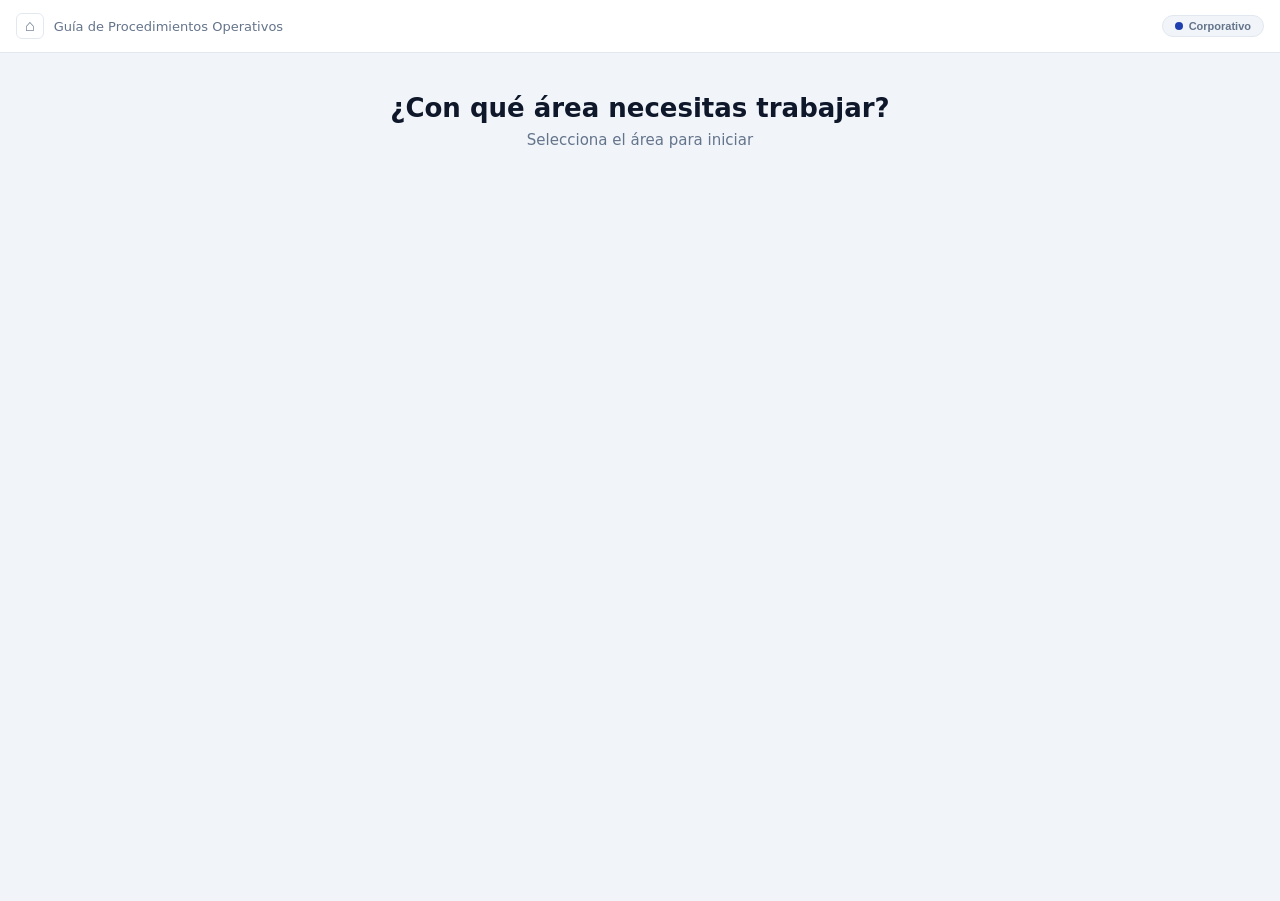
==== templates/index.html @ 6d86ddec "feat: agregar PRO128/139/173/174 + toggle de diseño Corporativo/Verde - Nuevos procedimientos: PRO12" ====
<!DOCTYPE html>
<html lang="es">
<head>
  <meta charset="UTF-8" />
  <meta name="viewport" content="width=device-width, initial-scale=1.0" />
  <title>Guía de Procedimientos Operativos — Colbún</title>
  <link rel="stylesheet" href="/static/style.css" />
</head>
<body>

  <!-- ── Header ── -->
  <header class="header">
    <div class="header-inner">
      <div class="header-left">
        <button id="btn-home" class="btn-ghost btn-icon" title="Volver al inicio">⌂</button>
        <button id="btn-sidebar-toggle" class="btn-ghost btn-icon hidden" title="Mostrar/ocultar progreso">☰</button>
        <span class="header-code hidden" id="header-code"></span>
        <span class="header-title" id="header-title">Guía de Procedimientos Operativos</span>
      </div>
      <div class="header-right" id="header-right-checklist" style="display:none;">
        <a id="doc-link-pro" href="#" target="_blank" class="doc-link hidden">Procedimiento</a>
        <button id="btn-export" class="btn-ghost" title="Exportar trazabilidad JSON">Exportar</button>
        <button id="btn-reset" class="btn-ghost btn-danger-ghost" title="Reiniciar sesión">Reiniciar</button>
      </div>
      <button class="theme-toggle" id="btn-theme" title="Cambiar tema visual">
        <span class="theme-toggle-dot"></span>
        <span id="theme-label">Corporativo</span>
      </button>
    </div>
  </header>

  <!-- ══════════════════════════════════════════════════════════════
       SCREEN 1: HOME — Selección de área
  ══════════════════════════════════════════════════════════════ -->
  <div id="screen-home" class="screen">
    <div class="home-wrap">
      <div class="home-hero">
        <div class="home-hero-title">¿Con qué área necesitas trabajar?</div>
        <div class="home-hero-sub">Selecciona el área para iniciar</div>
      </div>
      <div class="areas-grid" id="areas-grid">
        <!-- Renderizado por JS -->
      </div>
    </div>
  </div>

  <!-- ══════════════════════════════════════════════════════════════
       SCREEN 2: INTENT — ¿Qué quieres hacer?
  ══════════════════════════════════════════════════════════════ -->
  <div id="screen-intent" class="screen hidden">
    <div class="intent-wrap">
      <div class="intent-area-badge" id="intent-area-badge"></div>
      <div class="intent-title">¿Qué quieres hacer?</div>
      <div class="intent-grid">
        <button class="intent-btn" data-intent="informarme">
          <span class="intent-icon">ℹ</span>
          <span class="intent-label">Informarme</span>
          <span class="intent-desc">Consultar el procedimiento y resolverme dudas</span>
        </button>
        <button class="intent-btn" data-intent="ejecutar">
          <span class="intent-icon">▶</span>
          <span class="intent-label">Ejecutar tarea</span>
          <span class="intent-desc">Seguir el procedimiento paso a paso con trazabilidad</span>
        </button>
        <button class="intent-btn" data-intent="resolver">
          <span class="intent-icon">⚙</span>
          <span class="intent-label">Resolver problema</span>
          <span class="intent-desc">Diagnosticar una situación y encontrar la solución</span>
        </button>
        <button class="intent-btn" data-intent="reportar">
          <span class="intent-icon">📋</span>
          <span class="intent-label">Reportar / cerrar</span>
          <span class="intent-desc">Reportar una situación o cerrar un proceso abierto</span>
        </button>
      </div>
    </div>
  </div>

  <!-- ══════════════════════════════════════════════════════════════
       SCREEN 3: PRO SELECT — Selección de procedimiento
  ══════════════════════════════════════════════════════════════ -->
  <div id="screen-pro-select" class="screen hidden">
    <div class="pro-select-wrap">
      <div class="pro-select-header">
        <div class="intent-area-badge" id="pro-select-badge"></div>
        <div class="pro-select-title">Selecciona el procedimiento</div>
      </div>
      <div class="pro-list" id="pro-list">
        <!-- Renderizado por JS -->
      </div>
    </div>
  </div>

  <!-- ══════════════════════════════════════════════════════════════
       SCREEN 4: AI CHAT — Asistente IA
  ══════════════════════════════════════════════════════════════ -->
  <div id="screen-ai-chat" class="screen hidden">
    <div class="chat-wrap">
      <div class="chat-pro-badge" id="chat-pro-badge"></div>
      <div class="chat-messages" id="chat-messages">
        <!-- Renderizado por JS -->
      </div>
      <div class="chat-input-area">
        <textarea id="chat-input" class="chat-textarea" placeholder="Escribe tu consulta aquí…" rows="2"></textarea>
        <button id="btn-chat-send" class="btn btn-si">Enviar</button>
      </div>
    </div>
  </div>

  <!-- ══════════════════════════════════════════════════════════════
       SCREEN 5: CHECKLIST — Ejecución de procedimiento
  ══════════════════════════════════════════════════════════════ -->
  <div id="screen-checklist" class="screen hidden">
    <div class="layout">

      <!-- Sidebar timeline -->
      <aside class="sidebar" id="sidebar">
        <div class="sidebar-header">
          <span class="sidebar-title">Progreso</span>
          <span class="sidebar-session" id="sidebar-session"></span>
        </div>
        <div class="timeline" id="timeline"></div>
      </aside>

      <!-- Main content -->
      <main class="main">

        <!-- Progress bar -->
        <div class="progress-bar-wrap">
          <div class="progress-bar" id="progress-bar"></div>
        </div>

        <!-- Step counter -->
        <div class="step-meta" id="step-meta"></div>

        <!-- STOP button (solo PROs con has_stop) -->
        <div id="stop-bar" class="hidden">
          <button class="btn-stop" id="btn-stop" title="Detener proceso por condición crítica">⛔ PARAR proceso</button>
        </div>

        <!-- Card — Node content -->
        <div class="card" id="card">

          <!-- Node header -->
          <div class="node-header" id="node-header"></div>

          <!-- Node body -->
          <div class="node-body" id="node-body"></div>

          <!-- Block panel (hidden by default) -->
          <div class="block-panel hidden" id="block-panel">
            <div class="block-title">Paso bloqueado — registre motivo(s)</div>
            <div class="block-motivos" id="block-motivos"></div>
            <label class="input-label">Detalle adicional</label>
            <textarea id="block-detalle" class="block-textarea" placeholder="Describa el motivo. Obligatorio si selecciona 'Otro'."></textarea>
            <button class="btn btn-info" id="btn-rehacer">Rehacer paso</button>
          </div>

          <!-- Alert message -->
          <div class="alert hidden" id="alert"></div>

          <!-- Footer actions -->
          <div class="card-footer" id="card-footer">
            <button class="btn btn-back" id="btn-back">Volver</button>
            <div class="footer-main-btns">
              <button class="btn btn-no" id="btn-no">NO</button>
              <button class="btn btn-si" id="btn-si">SÍ / Avanzar</button>
            </div>
          </div>

        </div>

        <!-- End summary -->
        <div class="summary-panel hidden" id="summary-panel">
          <div class="summary-title">Resumen de sesión</div>
          <div id="summary-tables"></div>
        </div>

      </main>
    </div><!-- /.layout -->
  </div><!-- /#screen-checklist -->

  <!-- ── Sidebar overlay (mobile) ── -->
  <div class="sidebar-overlay hidden" id="sidebar-overlay"></div>

  <!-- ── Toast notification ── -->
  <div class="toast hidden" id="toast"></div>

  <script src="/static/main.js"></script>
</body>
</html>
---- static/style.css ----
/* ── Reset & base ─────────────────────────────────────────── */
*, *::before, *::after { box-sizing: border-box; margin: 0; padding: 0; }

/* ══════════════════════════════════════════════════════════
   THEME: CORPORATIVO (default)
══════════════════════════════════════════════════════════ */
:root,
[data-theme="corporativo"] {
  --bg:           #f1f5f9;
  --surface:      #ffffff;
  --border:       #e2e8f0;
  --text:         #0f172a;
  --text-muted:   #64748b;
  --primary:      #1e40af;
  --primary-h:    #1e3a8a;
  --success:      #16a34a;
  --danger:       #dc2626;
  --warning:      #d97706;
  --info:         #0284c7;
  --accent:       #16a34a;
  --accent-bg:    #f0fdf4;
  --accent-bd:    #86efac;
  /* sidebar dark */
  --sidebar-bg:   #1e293b;
  --sidebar-text: #e2e8f0;
  --sidebar-muted:#94a3b8;
  --sidebar-line: #334155;
  --sidebar-dot-done:    #4ade80;
  --sidebar-dot-current: #60a5fa;
  --sidebar-dot-blocked: #f87171;
  --sidebar-dot-pending: #475569;
  /* area cards */
  --card-area-bg: #eff6ff;
  --card-area-bd: #bfdbfe;
  --card-area-bd-hover: #1e40af;
  --card-area-num-bg: #1e40af;
  --area-badge-color: #1e40af;
  --area-badge-bg:    #eff6ff;
  --area-badge-bd:    #bfdbfe;
  /* header */
  --header-bg:    #ffffff;
  --header-bd:    #e2e8f0;
  /* blocked */
  --blocked-bg:   #fff1f2;
  --blocked-bd:   #fecdd3;
  --end-bg:       #f0fdf4;
  --end-bd:       #86efac;
  --sidebar-w:    256px;
  --header-h:     52px;
  --radius:       10px;
  --shadow:       0 1px 4px rgba(0,0,0,.08);
  --font:         'Inter', system-ui, sans-serif;
}

/* ══════════════════════════════════════════════════════════
   THEME: VERDE NATURAL
══════════════════════════════════════════════════════════ */
[data-theme="verde"] {
  --bg:           #f0fdf4;
  --surface:      #ffffff;
  --border:       #bbf7d0;
  --text:         #052e16;
  --text-muted:   #166534;
  --primary:      #16a34a;
  --primary-h:    #15803d;
  --success:      #16a34a;
  --danger:       #dc2626;
  --warning:      #d97706;
  --info:         #0284c7;
  --accent:       #15803d;
  --accent-bg:    #dcfce7;
  --accent-bd:    #86efac;
  /* sidebar dark green */
  --sidebar-bg:   #14532d;
  --sidebar-text: #dcfce7;
  --sidebar-muted:#86efac;
  --sidebar-line: #166534;
  --sidebar-dot-done:    #4ade80;
  --sidebar-dot-current: #86efac;
  --sidebar-dot-blocked: #f87171;
  --sidebar-dot-pending: #166534;
  /* area cards */
  --card-area-bg: #dcfce7;
  --card-area-bd: #86efac;
  --card-area-bd-hover: #16a34a;
  --card-area-num-bg: #16a34a;
  --area-badge-color: #15803d;
  --area-badge-bg:    #dcfce7;
  --area-badge-bd:    #86efac;
  /* header */
  --header-bg:    #14532d;
  --header-bd:    #166534;
  /* blocked */
  --blocked-bg:   #fff1f2;
  --blocked-bd:   #fecdd3;
  --end-bg:       #dcfce7;
  --end-bd:       #4ade80;
}

/* ── Verde theme: header text override ── */
[data-theme="verde"] .header { color: #dcfce7; }
[data-theme="verde"] .header-title { color: #86efac; }
[data-theme="verde"] .btn-ghost { color: #86efac; border-color: #166534; }
[data-theme="verde"] .btn-ghost:hover { color: #dcfce7; border-color: #4ade80; }
[data-theme="verde"] #btn-home { color: #dcfce7; }
[data-theme="verde"] .header-code { background: #166534; border-color: #4ade80; color: #dcfce7; }
[data-theme="verde"] .doc-link { background: #166534; border-color: #4ade80; color: #dcfce7; }
[data-theme="verde"] .doc-link:hover { background: #15803d; }
[data-theme="verde"] .theme-toggle { background: rgba(255,255,255,.15); border-color: rgba(255,255,255,.3); color: #dcfce7; }
[data-theme="verde"] .theme-toggle:hover { background: rgba(255,255,255,.25); }

html { font-size: 15px; height: 100%; }
body {
  font-family: var(--font);
  background: var(--bg);
  color: var(--text);
  height: 100%;
  display: flex;
  flex-direction: column;
}

/* ── Header ──────────────────────────────────────────────── */
.header {
  background: var(--header-bg);
  border-bottom: 1px solid var(--header-bd);
  position: sticky;
  top: 0;
  z-index: 200;
}
.header-inner {
  max-width: 1280px;
  margin: 0 auto;
  padding: 0 16px;
  height: var(--header-h);
  display: flex;
  align-items: center;
  justify-content: space-between;
  gap: 12px;
}
.header-left {
  display: flex;
  align-items: center;
  gap: 10px;
  overflow: hidden;
}
.header-code {
  font-size: 11px;
  font-weight: 700;
  letter-spacing: .08em;
  color: var(--primary);
  background: #eff6ff;
  border: 1px solid #bfdbfe;
  border-radius: 6px;
  padding: 2px 8px;
  white-space: nowrap;
}
.header-title {
  font-size: 13px;
  color: var(--text-muted);
  white-space: nowrap;
  overflow: hidden;
  text-overflow: ellipsis;
}
.header-right {
  display: flex;
  align-items: center;
  gap: 8px;
  flex-shrink: 0;
}
.doc-link {
  font-size: 12px;
  color: var(--primary);
  text-decoration: none;
  padding: 4px 10px;
  border: 1px solid #bfdbfe;
  border-radius: 6px;
  background: #eff6ff;
  transition: background .15s;
}
.doc-link:hover { background: #dbeafe; }

.btn-ghost {
  font-size: 12px;
  color: var(--text-muted);
  background: none;
  border: 1px solid var(--border);
  border-radius: 6px;
  padding: 4px 10px;
  cursor: pointer;
  transition: border-color .15s, color .15s;
}
.btn-ghost:hover { border-color: #94a3b8; color: var(--text); }
.btn-danger-ghost:hover { border-color: var(--danger); color: var(--danger); }
.btn-icon { padding: 4px 8px; font-size: 16px; line-height: 1; }

/* ── Theme Toggle ────────────────────────────────────────── */
.theme-toggle {
  display: inline-flex;
  align-items: center;
  gap: 6px;
  padding: 4px 12px;
  font-size: 11px;
  font-weight: 600;
  border: 1px solid var(--border);
  border-radius: 99px;
  background: var(--bg);
  color: var(--text-muted);
  cursor: pointer;
  transition: all .2s;
  white-space: nowrap;
}
.theme-toggle:hover { border-color: var(--primary); color: var(--primary); }
.theme-toggle-dot {
  width: 8px;
  height: 8px;
  border-radius: 50%;
  background: var(--primary);
  flex-shrink: 0;
}

/* ── Layout ──────────────────────────────────────────────── */
.layout {
  display: flex;
  flex: 1;
  min-height: 0;
  max-width: 1280px;
  margin: 0 auto;
  width: 100%;
}

/* ── Sidebar ─────────────────────────────────────────────── */
.sidebar {
  width: var(--sidebar-w);
  flex-shrink: 0;
  background: var(--sidebar-bg);
  border-right: 1px solid var(--sidebar-line);
  overflow-y: auto;
  display: flex;
  flex-direction: column;
  transition: transform .25s ease;
}
.sidebar-header {
  padding: 14px 16px 10px;
  border-bottom: 1px solid var(--sidebar-line);
  display: flex;
  align-items: baseline;
  justify-content: space-between;
  gap: 8px;
  flex-shrink: 0;
}
.sidebar-title {
  font-size: 11px;
  font-weight: 700;
  letter-spacing: .07em;
  text-transform: uppercase;
  color: var(--sidebar-muted);
}
.sidebar-session {
  font-size: 10px;
  color: var(--sidebar-muted);
  opacity: .7;
}

/* ── Timeline ────────────────────────────────────────────── */
.timeline {
  padding: 12px 0 24px;
  display: flex;
  flex-direction: column;
}

.tl-item {
  display: flex;
  gap: 0;
  padding: 0 14px;
  cursor: default;
}

.tl-left {
  display: flex;
  flex-direction: column;
  align-items: center;
  width: 24px;
  flex-shrink: 0;
  padding-top: 3px;
}

.tl-dot {
  width: 10px;
  height: 10px;
  border-radius: 50%;
  flex-shrink: 0;
  transition: transform .2s;
}
.tl-dot.done    { background: var(--sidebar-dot-done); }
.tl-dot.current {
  background: var(--sidebar-dot-current);
  width: 13px;
  height: 13px;
  box-shadow: 0 0 0 3px rgba(96,165,250,.25);
}
.tl-dot.blocked { background: var(--sidebar-dot-blocked); }
.tl-dot.pending { background: var(--sidebar-dot-pending); border: 1px solid var(--sidebar-line); }

.tl-line {
  width: 2px;
  flex: 1;
  min-height: 10px;
  background: var(--sidebar-line);
  margin: 3px 0;
}
.tl-item.tl-done .tl-line  { background: var(--sidebar-dot-done); opacity: .4; }
.tl-item.tl-current .tl-line { background: var(--sidebar-line); }

.tl-content {
  padding: 0 0 14px 10px;
  min-width: 0;
  flex: 1;
}
.tl-item.tl-current .tl-content { padding-bottom: 16px; }

.tl-num {
  font-size: 10px;
  color: var(--sidebar-muted);
  margin-bottom: 1px;
}
.tl-label {
  font-size: 12px;
  color: var(--sidebar-muted);
  line-height: 1.3;
  word-break: break-word;
}
.tl-item.tl-current .tl-label {
  color: var(--sidebar-dot-current);
  font-weight: 700;
  font-size: 12.5px;
}
.tl-item.tl-done .tl-label { color: var(--sidebar-muted); opacity: .8; }

.tl-type {
  font-size: 10px;
  color: var(--sidebar-muted);
  opacity: .5;
  margin-top: 2px;
}
.tl-blocked-badge {
  display: inline-block;
  font-size: 9px;
  font-weight: 700;
  letter-spacing: .05em;
  background: #7f1d1d;
  border: 1px solid #dc2626;
  color: #fca5a5;
  border-radius: 99px;
  padding: 1px 6px;
  margin-top: 3px;
}

/* Sidebar overlay (mobile) */
.sidebar-overlay {
  display: none;
  position: fixed;
  inset: 0;
  background: rgba(0,0,0,.5);
  z-index: 150;
}
.sidebar-overlay.visible { display: block; }

/* ── Main content ────────────────────────────────────────── */
.main {
  flex: 1;
  min-width: 0;
  overflow-y: auto;
  padding: 24px 28px 48px;
  display: flex;
  flex-direction: column;
  gap: 14px;
  max-width: 820px;
}

/* ── Progress bar ────────────────────────────────────────── */
.progress-bar-wrap {
  height: 4px;
  background: var(--border);
  border-radius: 99px;
  overflow: hidden;
}
.progress-bar {
  height: 100%;
  background: var(--primary);
  border-radius: 99px;
  transition: width .4s ease;
  width: 0%;
}

/* ── Step meta ───────────────────────────────────────────── */
.step-meta {
  font-size: 12px;
  color: var(--text-muted);
  min-height: 18px;
}

/* ── Card ────────────────────────────────────────────────── */
.card {
  background: var(--surface);
  border: 1px solid var(--border);
  border-radius: var(--radius);
  box-shadow: var(--shadow);
  display: flex;
  flex-direction: column;
  overflow: hidden;
}

/* ── Node header ─────────────────────────────────────────── */
.node-header {
  padding: 20px 24px 16px;
  border-bottom: 1px solid var(--border);
  border-left: 4px solid var(--primary);
}
.node-type-badge {
  display: inline-block;
  font-size: 10px;
  font-weight: 700;
  letter-spacing: .07em;
  text-transform: uppercase;
  border-radius: 99px;
  padding: 2px 9px;
  margin-bottom: 10px;
}
.badge-task     { background: #eff6ff; color: var(--primary); border: 1px solid #bfdbfe; }
.badge-decision { background: #fffbeb; color: var(--warning); border: 1px solid #fcd34d; }
.badge-end      { background: var(--end-bg); color: var(--success); border: 1px solid var(--end-bd); }

.node-titulo {
  font-size: 19px;
  font-weight: 700;
  line-height: 1.2;
  color: var(--text);
  margin-bottom: 8px;
}
.node-rol {
  font-size: 11px;
  color: var(--text-muted);
  margin-bottom: 6px;
}
.rol-value { font-weight: 600; color: var(--text); }
.node-desc {
  font-size: 13px;
  color: var(--text-muted);
  line-height: 1.5;
}

/* ── Node body ───────────────────────────────────────────── */
.node-body {
  padding: 20px 24px;
  display: flex;
  flex-direction: column;
  gap: 16px;
}

/* Section boxes */
.section-box {
  border: 1px solid var(--border);
  border-radius: var(--radius);
  overflow: hidden;
}
.section-box-header {
  padding: 10px 16px;
  background: var(--bg);
  border-bottom: 1px solid var(--border);
  font-size: 11px;
  font-weight: 700;
  letter-spacing: .06em;
  text-transform: uppercase;
  color: var(--text-muted);
}
.section-box-body { padding: 14px 16px; }

/* Actions list */
.actions-list {
  list-style: none;
  display: flex;
  flex-direction: column;
  gap: 8px;
}
.actions-list li {
  font-size: 13px;
  color: var(--text);
  line-height: 1.5;
  padding-left: 20px;
  position: relative;
}
.actions-list li::before {
  content: "›";
  position: absolute;
  left: 0;
  color: var(--primary);
  font-weight: 700;
}

/* Checklist */
.checklist { display: flex; flex-direction: column; gap: 10px; }
.checklist-item {
  display: flex;
  align-items: center;
  gap: 10px;
  cursor: pointer;
}
.checklist-item input[type="checkbox"] {
  width: 17px;
  height: 17px;
  accent-color: var(--primary);
  cursor: pointer;
  flex-shrink: 0;
}
.checklist-item label {
  font-size: 13px;
  color: var(--text);
  cursor: pointer;
  line-height: 1.4;
}
.checklist-item.checked label { color: var(--text-muted); text-decoration: line-through; }

/* Inputs */
.input-group { display: flex; flex-direction: column; gap: 5px; }
.input-label { font-size: 12px; font-weight: 600; color: var(--text); }
.input-label .required { color: var(--danger); }
.text-input {
  width: 100%;
  padding: 8px 12px;
  border: 1px solid var(--border);
  border-radius: 6px;
  font-size: 13px;
  color: var(--text);
  background: var(--surface);
  outline: none;
  transition: border-color .15s;
}
.text-input:focus { border-color: var(--primary); }

/* Validation box */
.validation-box {
  border: 2px solid var(--primary);
  border-radius: var(--radius);
  padding: 16px 18px;
  background: var(--accent-bg);
  opacity: .9;
}
.validation-label {
  font-size: 10px;
  font-weight: 700;
  letter-spacing: .07em;
  text-transform: uppercase;
  color: var(--primary);
  margin-bottom: 6px;
}
.validation-question {
  font-size: 15px;
  font-weight: 600;
  color: var(--text);
  line-height: 1.35;
}
.validation-hint { margin-top: 6px; font-size: 12px; color: var(--text-muted); }

/* Decision radio */
.decision-options { display: flex; flex-direction: column; gap: 10px; }
.decision-option {
  display: flex;
  align-items: center;
  gap: 10px;
  padding: 12px 14px;
  border: 1px solid var(--border);
  border-radius: var(--radius);
  cursor: pointer;
  transition: border-color .15s, background .15s;
}
.decision-option:hover { border-color: var(--primary); background: var(--accent-bg); }
.decision-option.selected { border-color: var(--primary); background: var(--accent-bg); }
.decision-option input[type="radio"] {
  accent-color: var(--primary);
  width: 15px;
  height: 15px;
  flex-shrink: 0;
}
.decision-option-label { font-size: 13px; color: var(--text); font-weight: 500; }
.ayuda-text { font-size: 12px; color: var(--text-muted); margin-top: 8px; font-style: italic; }

/* End node */
.end-box {
  border: 2px solid var(--end-bd);
  border-radius: var(--radius);
  padding: 20px 22px;
  background: var(--end-bg);
}
.end-icon { font-size: 28px; margin-bottom: 8px; }
.end-titulo { font-size: 18px; font-weight: 700; color: var(--text); margin-bottom: 8px; }
.end-mensaje { font-size: 14px; color: var(--text-muted); line-height: 1.5; }
.end-estado {
  margin-top: 12px;
  font-size: 11px;
  font-weight: 700;
  letter-spacing: .06em;
  text-transform: uppercase;
  color: var(--success);
}
.btn-download {
  display: inline-flex;
  align-items: center;
  gap: 6px;
  margin-top: 16px;
  padding: 10px 18px;
  background: var(--primary);
  color: #fff;
  border: none;
  border-radius: 8px;
  font-size: 13px;
  font-weight: 600;
  cursor: pointer;
  transition: background .15s;
}
.btn-download:hover { background: var(--primary-h); }

/* ── Block panel ─────────────────────────────────────────── */
.block-panel {
  margin: 0 24px;
  border: 2px solid var(--blocked-bd);
  border-radius: var(--radius);
  background: var(--blocked-bg);
  padding: 16px 18px;
  display: flex;
  flex-direction: column;
  gap: 10px;
}
.block-title { font-size: 13px; font-weight: 700; color: var(--danger); }
.block-motivos { display: flex; flex-direction: column; gap: 8px; }
.block-motivo-item {
  display: flex;
  align-items: center;
  gap: 8px;
  font-size: 12px;
  color: var(--text);
  cursor: pointer;
}
.block-motivo-item input[type="checkbox"] {
  accent-color: var(--danger);
  width: 15px;
  height: 15px;
  flex-shrink: 0;
}
.block-textarea {
  width: 100%;
  min-height: 72px;
  padding: 8px 12px;
  border: 1px solid var(--border);
  border-radius: 6px;
  font-size: 12px;
  font-family: var(--font);
  resize: vertical;
  outline: none;
  transition: border-color .15s;
}
.block-textarea:focus { border-color: var(--danger); }

/* ── Alert ───────────────────────────────────────────────── */
.alert {
  margin: 0 24px;
  padding: 10px 14px;
  border-radius: 8px;
  font-size: 12px;
  font-weight: 500;
  background: #fff1f2;
  border: 1px solid #fecdd3;
  color: var(--danger);
}
.alert.success { background: var(--end-bg); border-color: var(--end-bd); color: var(--success); }

/* ── Card footer ─────────────────────────────────────────── */
.card-footer {
  padding: 16px 24px;
  border-top: 1px solid var(--border);
  display: flex;
  align-items: center;
  justify-content: space-between;
  gap: 12px;
  background: var(--bg);
}
.footer-main-btns { display: flex; gap: 10px; }

/* ── Buttons ─────────────────────────────────────────────── */
.btn {
  display: inline-flex;
  align-items: center;
  justify-content: center;
  border: none;
  border-radius: 8px;
  font-size: 13px;
  font-weight: 600;
  padding: 9px 20px;
  cursor: pointer;
  transition: background .15s, opacity .15s;
  white-space: nowrap;
}
.btn:disabled { opacity: .4; cursor: not-allowed; }
.btn-si   { background: var(--primary); color: #fff; }
.btn-si:hover:not(:disabled)   { background: var(--primary-h); }
.btn-no   { background: #fef2f2; color: var(--danger); border: 1px solid #fecdd3; }
.btn-no:hover:not(:disabled)   { background: #fee2e2; }
.btn-back { background: none; color: var(--text-muted); border: 1px solid var(--border); }
.btn-back:hover:not(:disabled) { background: var(--bg); color: var(--text); }
.btn-info { background: var(--info); color: #fff; width: 100%; }
.btn-info:hover:not(:disabled) { background: #0369a1; }

/* ── Summary panel ───────────────────────────────────────── */
.summary-panel {
  background: var(--surface);
  border: 1px solid var(--border);
  border-radius: var(--radius);
  padding: 20px 24px;
  display: flex;
  flex-direction: column;
  gap: 16px;
}
.summary-title {
  font-size: 13px;
  font-weight: 700;
  color: var(--text-muted);
  text-transform: uppercase;
  letter-spacing: .06em;
}
table { width: 100%; border-collapse: collapse; font-size: 12px; }
th, td { border: 1px solid var(--border); padding: 7px 10px; text-align: left; vertical-align: top; }
th { background: var(--bg); font-weight: 600; color: var(--text-muted); }
td { color: var(--text); }

/* ── Toast ───────────────────────────────────────────────── */
.toast {
  position: fixed;
  bottom: 24px;
  right: 24px;
  background: #1e293b;
  color: #f8fafc;
  padding: 10px 18px;
  border-radius: 8px;
  font-size: 13px;
  font-weight: 500;
  box-shadow: 0 4px 12px rgba(0,0,0,.2);
  z-index: 999;
}
.toast.hidden { display: none; }

/* ── Utilities ───────────────────────────────────────────── */
.hidden { display: none !important; }

/* ── Screens ─────────────────────────────────────────────── */
.screen { min-height: calc(100vh - var(--header-h)); }

/* ══════════════════════════════════════════════════════════
   HOME SCREEN
══════════════════════════════════════════════════════════ */
.home-wrap {
  max-width: 900px;
  margin: 0 auto;
  padding: 40px 24px 60px;
}
.home-hero { text-align: center; margin-bottom: 36px; }
.home-hero-title {
  font-size: 26px; font-weight: 800; color: var(--text); margin-bottom: 8px;
}
.home-hero-sub { font-size: 15px; color: var(--text-muted); }

.areas-grid {
  display: grid;
  grid-template-columns: repeat(3, 1fr);
  gap: 16px;
}
.area-card {
  display: flex;
  flex-direction: column;
  align-items: flex-start;
  gap: 10px;
  padding: 22px 20px;
  background: var(--card-area-bg);
  border: 2px solid var(--card-area-bd);
  border-radius: 14px;
  cursor: pointer;
  text-align: left;
  transition: border-color .15s, box-shadow .15s, transform .1s;
}
.area-card:hover:not([disabled]) {
  border-color: var(--card-area-bd-hover);
  box-shadow: 0 4px 16px rgba(0,0,0,.12);
  transform: translateY(-2px);
}
.area-card-disabled {
  opacity: .45; cursor: not-allowed;
  background: var(--bg); border-color: var(--border);
}
.area-num {
  display: inline-flex; align-items: center; justify-content: center;
  width: 28px; height: 28px;
  background: var(--card-area-num-bg); color: #fff;
  border-radius: 50%; font-size: 13px; font-weight: 700; flex-shrink: 0;
}
.area-card-disabled .area-num { background: #94a3b8; }
.area-nombre { font-size: 15px; font-weight: 700; color: var(--text); line-height: 1.3; }
.area-pro-count {
  font-size: 11px; font-weight: 600; color: var(--primary);
  background: var(--surface); border: 1px solid var(--border);
  border-radius: 99px; padding: 2px 8px;
}
.area-coming {
  font-size: 10px; font-weight: 600; letter-spacing: .05em; text-transform: uppercase;
  color: var(--text-muted); background: var(--border); border-radius: 99px; padding: 2px 8px;
}

/* ══════════════════════════════════════════════════════════
   INTENT SCREEN
══════════════════════════════════════════════════════════ */
.intent-wrap { max-width: 600px; margin: 0 auto; padding: 40px 24px 60px; }
.intent-area-badge {
  display: inline-block; font-size: 12px; font-weight: 700;
  color: var(--area-badge-color); background: var(--area-badge-bg); border: 1px solid var(--area-badge-bd);
  border-radius: 99px; padding: 4px 14px; margin-bottom: 20px;
}
.intent-title { font-size: 22px; font-weight: 800; color: var(--text); margin-bottom: 24px; }
.intent-grid { display: flex; flex-direction: column; gap: 12px; }
.intent-btn {
  display: grid;
  grid-template-columns: 48px 1fr;
  grid-template-rows: auto auto;
  align-items: center;
  gap: 2px 14px;
  padding: 18px 20px;
  background: var(--surface);
  border: 2px solid var(--border);
  border-radius: 12px;
  cursor: pointer; text-align: left;
  transition: border-color .15s, box-shadow .15s;
}
.intent-btn:hover { border-color: var(--primary); box-shadow: 0 2px 10px rgba(0,0,0,.1); }
.intent-icon {
  grid-row: 1 / 3; font-size: 22px;
  display: flex; align-items: center; justify-content: center;
  background: var(--accent-bg); border-radius: 10px; width: 48px; height: 48px;
}
.intent-label { font-size: 15px; font-weight: 700; color: var(--text); }
.intent-desc { font-size: 12px; color: var(--text-muted); line-height: 1.4; }

/* ══════════════════════════════════════════════════════════
   PRO SELECT SCREEN
══════════════════════════════════════════════════════════ */
.pro-select-wrap { max-width: 720px; margin: 0 auto; padding: 40px 24px 60px; }
.pro-select-header { margin-bottom: 24px; }
.pro-select-title { font-size: 20px; font-weight: 800; color: var(--text); margin-top: 12px; }
.pro-list { display: flex; flex-direction: column; gap: 12px; }
.pro-card {
  display: flex; align-items: center; gap: 16px;
  padding: 20px 22px;
  background: var(--surface); border: 2px solid var(--border);
  border-radius: 12px; cursor: pointer; text-align: left;
  transition: border-color .15s, box-shadow .15s;
}
.pro-card:hover { border-color: var(--primary); box-shadow: 0 2px 10px rgba(0,0,0,.1); }
.pro-id-badge {
  display: inline-block; font-size: 11px; font-weight: 700; letter-spacing: .06em;
  color: var(--primary); background: var(--accent-bg); border: 1px solid var(--accent-bd);
  border-radius: 6px; padding: 3px 10px; white-space: nowrap; flex-shrink: 0;
}
.pro-card-body { flex: 1; min-width: 0; }
.pro-card-nombre { font-size: 14px; font-weight: 700; color: var(--text); margin-bottom: 4px; }
.pro-card-desc { font-size: 12px; color: var(--text-muted); line-height: 1.4; }
.pro-card-arrow { font-size: 22px; color: var(--text-muted); flex-shrink: 0; }

/* ══════════════════════════════════════════════════════════
   AI CHAT SCREEN
══════════════════════════════════════════════════════════ */
.chat-wrap {
  max-width: 720px; margin: 0 auto; padding: 24px 24px 120px;
  display: flex; flex-direction: column; gap: 16px;
}
.chat-pro-badge {
  display: flex; align-items: center; gap: 10px; flex-wrap: wrap;
  font-size: 13px; font-weight: 600; color: var(--text);
}
.chat-intent-tag {
  font-size: 11px; font-weight: 600; color: var(--text-muted);
  background: var(--bg); border: 1px solid var(--border);
  border-radius: 99px; padding: 2px 10px;
}
.chat-messages {
  display: flex; flex-direction: column; gap: 14px;
  min-height: 300px; max-height: calc(100vh - 320px);
  overflow-y: auto; padding: 4px 0;
}
.chat-bubble { display: flex; flex-direction: column; gap: 4px; max-width: 85%; }
.chat-bubble strong {
  font-size: 11px; font-weight: 700; letter-spacing: .04em;
  text-transform: uppercase; color: var(--text-muted);
}
.chat-bubble p {
  font-size: 14px; line-height: 1.5; padding: 12px 16px;
  border-radius: 12px; color: var(--text); margin: 0;
}
.chat-bubble.user { align-self: flex-end; align-items: flex-end; }
.chat-bubble.user p { background: var(--primary); color: #fff; border-radius: 12px 12px 2px 12px; }
.chat-bubble.user strong { color: var(--primary); }
.chat-bubble.assistant { align-self: flex-start; }
.chat-bubble.assistant p {
  background: var(--surface); border: 1px solid var(--border);
  border-radius: 2px 12px 12px 12px;
}
.chat-input-area {
  position: fixed; bottom: 0; left: 0; right: 0;
  background: var(--surface); border-top: 1px solid var(--border);
  padding: 14px 24px; display: flex; gap: 10px; align-items: flex-end; z-index: 100;
}
.chat-textarea {
  flex: 1; padding: 10px 14px; border: 1px solid var(--border);
  border-radius: 10px; font-size: 14px; font-family: var(--font);
  resize: none; outline: none; transition: border-color .15s; max-height: 120px;
}
.chat-textarea:focus { border-color: var(--primary); }

/* ══════════════════════════════════════════════════════════
   STOP BUTTON + END DANGER
══════════════════════════════════════════════════════════ */
#stop-bar { margin-bottom: 4px; }
.btn-stop {
  display: inline-flex; align-items: center; gap: 6px;
  padding: 7px 16px; background: #fff1f2; color: var(--danger);
  border: 2px solid #fecdd3; border-radius: 8px;
  font-size: 12px; font-weight: 700; cursor: pointer;
  transition: background .15s, border-color .15s;
}
.btn-stop:hover { background: #ffe4e6; border-color: var(--danger); }
.end-box-danger { border-color: var(--danger) !important; background: #fff1f2 !important; }
.end-box-danger .end-estado { color: var(--danger) !important; }

/* ── Responsive ──────────────────────────────────────────── */
@media (max-width: 768px) {
  .header-title { display: none; }
  .areas-grid { grid-template-columns: repeat(2, 1fr); }

  .sidebar {
    position: fixed;
    top: var(--header-h);
    left: 0;
    height: calc(100vh - var(--header-h));
    z-index: 160;
    transform: translateX(-100%);
    box-shadow: 4px 0 16px rgba(0,0,0,.2);
  }
  .sidebar.open { transform: translateX(0); }
  .sidebar-overlay { display: block; }
  .sidebar-overlay:not(.visible) { display: none; }

  .main { padding: 16px 14px 40px; }
  .node-body, .node-header { padding: 16px; }
  .card-footer { flex-direction: column; align-items: stretch; }
  .footer-main-btns { justify-content: stretch; }
  .btn-si, .btn-no { flex: 1; }
  .doc-link { display: none; }
  .theme-toggle span:last-child { display: none; }
}

@media (max-width: 480px) {
  .areas-grid { grid-template-columns: 1fr; }
}

@media (min-width: 769px) {
  #btn-sidebar-toggle { display: none; }
}
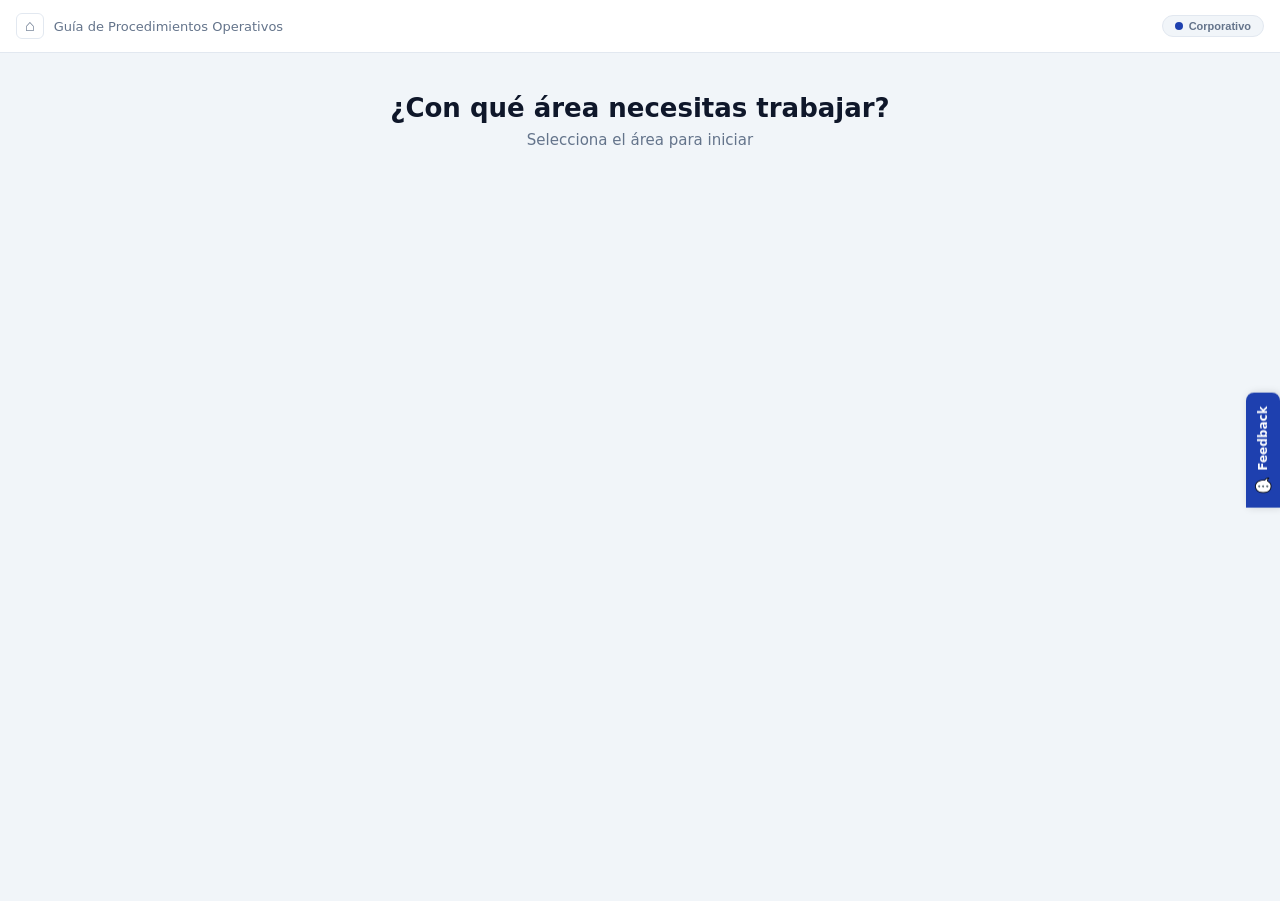
==== commit e34d0a90: "feat: widget de feedback en todas las pantallas + visor de comentarios Widget flotante: - Botón "💬 F" ====
--- a/templates/index.html
+++ b/templates/index.html
@@ -29,6 +29,9 @@
     </div>
   </header>
 
+  <!-- ── Breadcrumb navigation ── -->
+  <nav id="breadcrumb" class="breadcrumb hidden"></nav>
+
   <!-- ══════════════════════════════════════════════════════════════
        SCREEN 1: HOME — Selección de área
   ══════════════════════════════════════════════════════════════ -->
@@ -92,6 +95,47 @@
   </div>
 
   <!-- ══════════════════════════════════════════════════════════════
+       SCREEN 3b: INFORM CHOICE — ¿Preguntar IA o Ver manual?
+  ══════════════════════════════════════════════════════════════ -->
+  <div id="screen-inform-choice" class="screen hidden">
+    <div class="intent-wrap">
+      <div class="intent-area-badge" id="inform-choice-badge"></div>
+      <div class="intent-title">¿Cómo deseas informarte?</div>
+      <div class="intent-grid" id="inform-choice-grid">
+        <!-- Renderizado por JS -->
+      </div>
+    </div>
+  </div>
+
+  <!-- ══════════════════════════════════════════════════════════════
+       SCREEN 3c: MANUAL VIEWER — Lector de manuales
+  ══════════════════════════════════════════════════════════════ -->
+  <div id="screen-manual" class="screen hidden">
+    <div class="manual-wrap">
+      <div class="manual-header" id="manual-header"></div>
+      <div class="manual-body" id="manual-body"></div>
+    </div>
+  </div>
+
+  <!-- ══════════════════════════════════════════════════════════════
+       SCREEN 3d: DIAGNOSE — Resolver problema por palabras clave
+  ══════════════════════════════════════════════════════════════ -->
+  <div id="screen-diagnose" class="screen hidden">
+    <div class="diagnose-wrap">
+      <div class="diagnose-header">
+        <div class="intent-area-badge" id="diagnose-area-badge"></div>
+        <h2 class="diagnose-title">¿Cuál es el problema?</h2>
+        <p class="diagnose-sub">Escribe palabras clave o selecciona una categoría para encontrar el procedimiento adecuado</p>
+      </div>
+      <div class="diagnose-search-box">
+        <input type="text" id="diagnose-input" class="diagnose-input" placeholder="Ej: material faltante, devolución, falla equipo…" autocomplete="off" />
+      </div>
+      <div class="diagnose-chips" id="diagnose-chips"></div>
+      <div class="diagnose-results" id="diagnose-results"></div>
+    </div>
+  </div>
+
+  <!-- ══════════════════════════════════════════════════════════════
        SCREEN 4: AI CHAT — Asistente IA
   ══════════════════════════════════════════════════════════════ -->
   <div id="screen-ai-chat" class="screen hidden">
@@ -186,6 +230,28 @@
   <!-- ── Toast notification ── -->
   <div class="toast hidden" id="toast"></div>
 
+  <!-- ── Feedback widget ── -->
+  <button id="fb-tab" class="fb-tab" title="Dejar un comentario sobre esta pantalla">
+    <span class="fb-tab-icon">💬</span>
+    <span class="fb-tab-label">Feedback</span>
+  </button>
+
+  <div id="fb-panel" class="fb-panel hidden">
+    <div class="fb-panel-header">
+      <span class="fb-panel-title">Comentario</span>
+      <button id="fb-close" class="fb-close" title="Cerrar">✕</button>
+    </div>
+    <div class="fb-location" id="fb-location"></div>
+    <textarea id="fb-textarea" class="fb-textarea" placeholder="¿Qué mejorarías en esta pantalla? Cuéntanos…" rows="4" maxlength="500"></textarea>
+    <div class="fb-footer">
+      <span class="fb-char-count" id="fb-char-count">0 / 500</span>
+      <button id="fb-submit" class="btn btn-si fb-submit-btn">Enviar</button>
+    </div>
+    <div class="fb-success hidden" id="fb-success">
+      ✔ ¡Gracias! Tu comentario fue registrado.
+    </div>
+  </div>
+
   <script src="/static/main.js"></script>
 </body>
 </html>
--- a/static/style.css
+++ b/static/style.css
@@ -969,3 +969,409 @@
 @media (min-width: 769px) {
   #btn-sidebar-toggle { display: none; }
 }
+
+/* ══════════════════════════════════════════════════════════
+   MANUAL VIEWER
+══════════════════════════════════════════════════════════ */
+.manual-wrap {
+  max-width: 780px;
+  margin: 0 auto;
+  padding: 24px 20px 60px;
+}
+
+.manual-header {
+  background: var(--surface);
+  border: 1px solid var(--border);
+  border-radius: var(--radius);
+  padding: 20px 24px;
+  margin-bottom: 20px;
+  display: flex;
+  flex-direction: column;
+  gap: 6px;
+}
+
+.manual-codigo-badge {
+  display: inline-block;
+  background: var(--primary);
+  color: #fff;
+  font-size: .72rem;
+  font-weight: 700;
+  letter-spacing: .06em;
+  padding: 3px 10px;
+  border-radius: 20px;
+  width: fit-content;
+  text-transform: uppercase;
+}
+
+.manual-nombre {
+  font-size: 1.25rem;
+  font-weight: 700;
+  color: var(--text);
+  margin-top: 4px;
+}
+
+.manual-foco {
+  font-size: .85rem;
+  color: var(--text-muted);
+}
+
+.manual-area-tag {
+  font-size: .75rem;
+  color: var(--primary);
+  background: var(--card-area-bg);
+  border: 1px solid var(--card-area-bd);
+  border-radius: 20px;
+  padding: 2px 10px;
+  width: fit-content;
+  margin-top: 4px;
+}
+
+.manual-body {
+  display: flex;
+  flex-direction: column;
+  gap: 14px;
+}
+
+.manual-section {
+  background: var(--surface);
+  border: 1px solid var(--border);
+  border-radius: var(--radius);
+  overflow: hidden;
+}
+
+.manual-section-stop {
+  border-color: var(--danger);
+  background: #fff1f2;
+}
+
+[data-theme="verde"] .manual-section-stop { background: #fff1f2; }
+
+.manual-section-header {
+  display: flex;
+  align-items: center;
+  gap: 8px;
+  padding: 10px 16px;
+  background: var(--bg);
+  border-bottom: 1px solid var(--border);
+  font-weight: 600;
+  font-size: .88rem;
+  color: var(--text);
+}
+
+.manual-section-stop .manual-section-header {
+  background: #fecdd3;
+  border-bottom-color: #fca5a5;
+  color: var(--danger);
+}
+
+.manual-section-icon { font-size: 1rem; }
+
+.manual-section-body {
+  padding: 14px 16px;
+}
+
+.manual-text {
+  font-size: .9rem;
+  color: var(--text);
+  line-height: 1.6;
+}
+
+.manual-list {
+  list-style: none;
+  padding: 0;
+  margin: 0;
+  display: flex;
+  flex-direction: column;
+  gap: 8px;
+}
+
+.manual-list li {
+  font-size: .88rem;
+  color: var(--text);
+  line-height: 1.5;
+  padding-left: 16px;
+  position: relative;
+}
+
+.manual-list li::before {
+  content: "›";
+  position: absolute;
+  left: 0;
+  color: var(--primary);
+  font-weight: 700;
+}
+
+.manual-section-stop .manual-list li::before { color: var(--danger); }
+
+/* ══════════════════════════════════════════════════════════
+   BREADCRUMB NAVIGATION
+══════════════════════════════════════════════════════════ */
+.breadcrumb {
+  background: var(--surface);
+  border-bottom: 1px solid var(--border);
+  padding: 7px 20px;
+  display: flex;
+  align-items: center;
+  flex-wrap: wrap;
+  gap: 2px;
+  font-size: 12.5px;
+  position: sticky;
+  top: var(--header-h);
+  z-index: 190;
+}
+.bc-link {
+  color: var(--primary);
+  cursor: pointer;
+  padding: 2px 5px;
+  border-radius: 4px;
+  transition: background .12s;
+  white-space: nowrap;
+}
+.bc-link:hover { background: var(--accent-bg); }
+.bc-sep { color: var(--text-muted); margin: 0 2px; user-select: none; }
+.bc-current { color: var(--text); font-weight: 600; padding: 2px 5px; white-space: nowrap; }
+
+[data-theme="verde"] .breadcrumb  { background: #166534; border-bottom-color: #15803d; }
+[data-theme="verde"] .bc-link     { color: #86efac; }
+[data-theme="verde"] .bc-link:hover { background: rgba(255,255,255,.1); }
+[data-theme="verde"] .bc-sep      { color: #4ade80; }
+[data-theme="verde"] .bc-current  { color: #dcfce7; }
+
+/* ══════════════════════════════════════════════════════════
+   DIAGNOSE SCREEN
+══════════════════════════════════════════════════════════ */
+.diagnose-wrap {
+  max-width: 760px;
+  margin: 0 auto;
+  padding: 36px 24px 60px;
+  display: flex;
+  flex-direction: column;
+  gap: 20px;
+}
+.diagnose-header { display: flex; flex-direction: column; gap: 6px; }
+.diagnose-title  { font-size: 22px; font-weight: 800; color: var(--text); }
+.diagnose-sub    { font-size: 13px; color: var(--text-muted); line-height: 1.5; }
+
+.diagnose-search-box {
+  position: relative;
+}
+.diagnose-input {
+  width: 100%;
+  padding: 12px 16px;
+  font-size: 14px;
+  font-family: var(--font);
+  border: 2px solid var(--border);
+  border-radius: var(--radius);
+  background: var(--surface);
+  color: var(--text);
+  outline: none;
+  transition: border-color .15s, box-shadow .15s;
+}
+.diagnose-input:focus {
+  border-color: var(--primary);
+  box-shadow: 0 0 0 3px rgba(30,64,175,.1);
+}
+
+.diagnose-chips {
+  display: flex;
+  flex-wrap: wrap;
+  gap: 8px;
+}
+.diagnose-chip {
+  font-size: 12px;
+  font-weight: 500;
+  padding: 5px 12px;
+  border: 1px solid var(--border);
+  border-radius: 99px;
+  background: var(--surface);
+  color: var(--text-muted);
+  cursor: pointer;
+  transition: all .12s;
+  user-select: none;
+}
+.diagnose-chip:hover  { border-color: var(--primary); color: var(--primary); background: var(--accent-bg); }
+.diagnose-chip.active { border-color: var(--primary); color: #fff; background: var(--primary); }
+
+.diagnose-results { display: flex; flex-direction: column; gap: 12px; }
+
+.diagnose-card {
+  background: var(--surface);
+  border: 2px solid var(--border);
+  border-radius: 12px;
+  padding: 18px 20px;
+  display: flex;
+  flex-direction: column;
+  gap: 8px;
+  transition: border-color .15s, box-shadow .15s;
+}
+.diagnose-card:hover { border-color: var(--primary); box-shadow: 0 2px 10px rgba(0,0,0,.08); }
+
+.diagnose-card-top {
+  display: flex;
+  align-items: center;
+  gap: 8px;
+  flex-wrap: wrap;
+}
+.diagnose-area-tag {
+  font-size: 11px;
+  font-weight: 600;
+  color: var(--text-muted);
+  background: var(--bg);
+  border: 1px solid var(--border);
+  border-radius: 99px;
+  padding: 2px 9px;
+}
+.diagnose-card-nombre { font-size: 15px; font-weight: 700; color: var(--text); line-height: 1.3; }
+.diagnose-card-desc   { font-size: 12px; color: var(--text-muted); line-height: 1.5; }
+.diagnose-card-actions {
+  display: flex;
+  gap: 8px;
+  margin-top: 4px;
+  flex-wrap: wrap;
+}
+.diagnose-card-actions .btn { font-size: 12px; padding: 7px 14px; }
+
+.diagnose-empty {
+  text-align: center;
+  padding: 40px 20px;
+  color: var(--text-muted);
+  font-size: 14px;
+  line-height: 1.6;
+  background: var(--surface);
+  border: 1px solid var(--border);
+  border-radius: var(--radius);
+}
+
+/* ══════════════════════════════════════════════════════════
+   FEEDBACK WIDGET
+══════════════════════════════════════════════════════════ */
+
+/* Tab button — fixed vertical tab on right edge */
+.fb-tab {
+  position: fixed;
+  right: 0;
+  top: 50%;
+  transform: translateY(-50%) rotate(180deg);
+  writing-mode: vertical-rl;
+  background: var(--primary);
+  color: #fff;
+  border: none;
+  border-radius: 0 0 8px 8px;
+  padding: 14px 9px;
+  font-size: 12px;
+  font-weight: 600;
+  font-family: var(--font);
+  cursor: pointer;
+  z-index: 1100;
+  display: flex;
+  align-items: center;
+  gap: 6px;
+  box-shadow: -2px 0 8px rgba(0,0,0,.15);
+  transition: background .15s, padding .15s;
+  user-select: none;
+}
+.fb-tab:hover { background: var(--primary-dark, #1e40af); padding: 14px 12px; }
+.fb-tab-icon  { font-size: 14px; }
+
+/* Panel — slides in from right */
+.fb-panel {
+  position: fixed;
+  right: 0;
+  top: 50%;
+  transform: translateY(-50%) translateX(110%);
+  width: 300px;
+  background: var(--surface);
+  border: 1px solid var(--border);
+  border-right: none;
+  border-radius: 12px 0 0 12px;
+  box-shadow: -4px 0 24px rgba(0,0,0,.14);
+  z-index: 1099;
+  display: flex;
+  flex-direction: column;
+  gap: 12px;
+  padding: 16px;
+  transition: transform .22s ease;
+}
+.fb-panel-open {
+  transform: translateY(-50%) translateX(0);
+}
+
+.fb-panel-header {
+  display: flex;
+  align-items: center;
+  justify-content: space-between;
+}
+.fb-panel-title {
+  font-size: 13px;
+  font-weight: 700;
+  color: var(--text);
+}
+.fb-close {
+  background: none;
+  border: none;
+  color: var(--text-muted);
+  font-size: 15px;
+  cursor: pointer;
+  line-height: 1;
+  padding: 2px 4px;
+  border-radius: 4px;
+  transition: background .12s;
+}
+.fb-close:hover { background: var(--accent-bg); color: var(--text); }
+
+.fb-location {
+  font-size: 11px;
+  color: var(--primary);
+  background: var(--accent-bg);
+  border-radius: 6px;
+  padding: 5px 8px;
+  line-height: 1.4;
+  word-break: break-word;
+}
+
+.fb-textarea {
+  width: 100%;
+  resize: vertical;
+  padding: 9px 10px;
+  font-size: 13px;
+  font-family: var(--font);
+  border: 1px solid var(--border);
+  border-radius: 8px;
+  background: var(--bg);
+  color: var(--text);
+  outline: none;
+  transition: border-color .12s;
+  min-height: 90px;
+}
+.fb-textarea:focus { border-color: var(--primary); }
+
+.fb-footer {
+  display: flex;
+  align-items: center;
+  justify-content: space-between;
+  gap: 8px;
+}
+.fb-char-count { font-size: 10.5px; color: var(--text-muted); }
+.fb-submit-btn { font-size: 12px; padding: 7px 16px; }
+
+.fb-success {
+  font-size: 12px;
+  font-weight: 600;
+  color: #166534;
+  background: #f0fdf4;
+  border: 1px solid #bbf7d0;
+  border-radius: 6px;
+  padding: 7px 10px;
+  text-align: center;
+}
+
+/* Verde theme adjustments */
+[data-theme="verde"] .fb-tab   { background: #166534; }
+[data-theme="verde"] .fb-tab:hover { background: #15803d; }
+[data-theme="verde"] .fb-location { color: #86efac; background: rgba(255,255,255,.08); }
+[data-theme="verde"] .fb-success  { background: rgba(255,255,255,.08); border-color: #4ade80; color: #86efac; }
+
+/* Mobile: panel full width */
+@media (max-width: 480px) {
+  .fb-panel { width: 88vw; }
+}
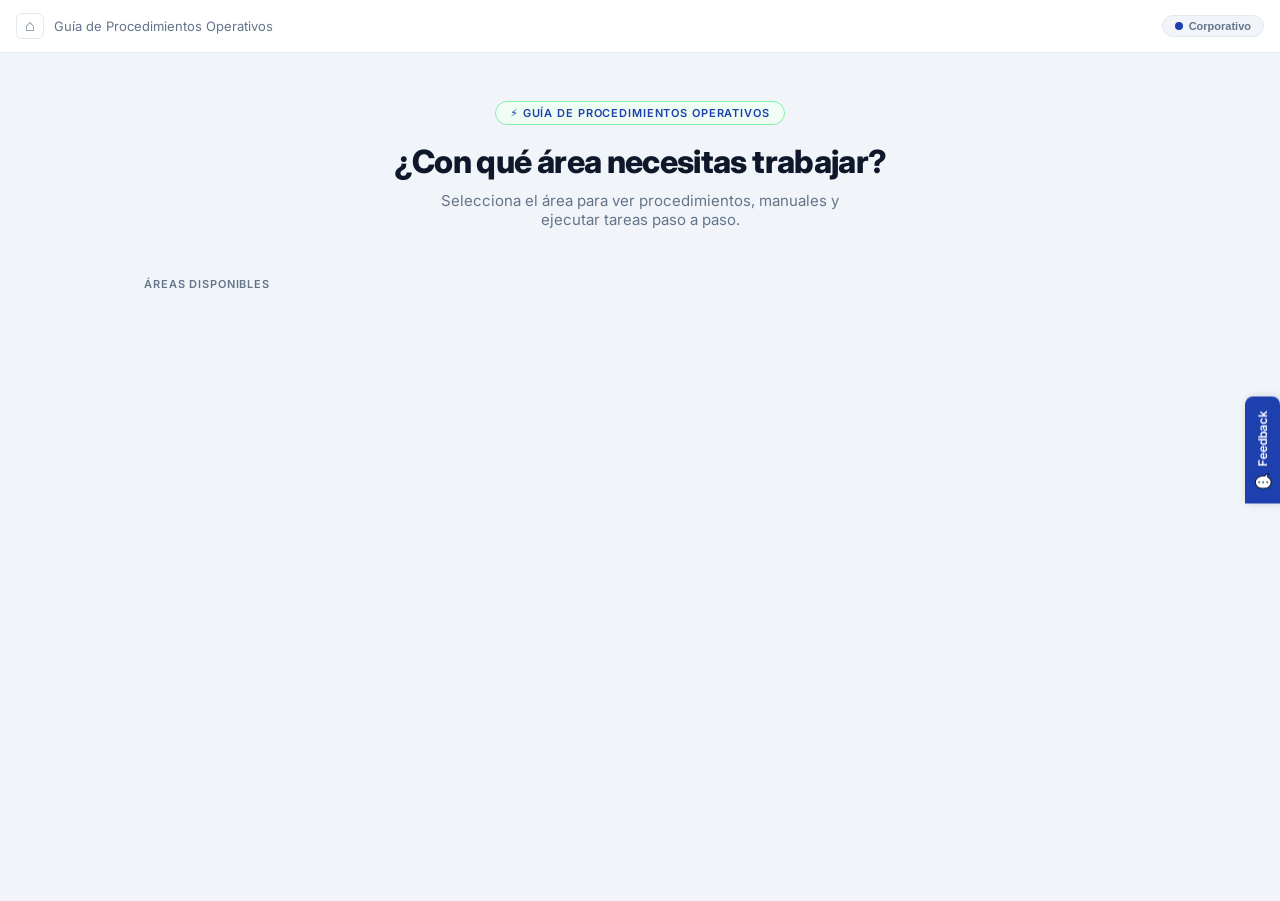
==== commit e0470100: "feat: shadcn/ui-inspired redesign — dark theme + new area cards - style.css: add dark theme (shadcn " ====
--- a/templates/index.html
+++ b/templates/index.html
@@ -4,6 +4,9 @@
   <meta charset="UTF-8" />
   <meta name="viewport" content="width=device-width, initial-scale=1.0" />
   <title>Guía de Procedimientos Operativos — Colbún</title>
+  <link rel="preconnect" href="https://fonts.googleapis.com">
+  <link rel="preconnect" href="https://fonts.gstatic.com" crossorigin>
+  <link href="https://fonts.googleapis.com/css2?family=Inter:wght@400;500;600;700;800&display=swap" rel="stylesheet">
   <link rel="stylesheet" href="/static/style.css" />
 </head>
 <body>
@@ -38,9 +41,11 @@
   <div id="screen-home" class="screen">
     <div class="home-wrap">
       <div class="home-hero">
+        <div class="home-hero-eyebrow">⚡ Guía de Procedimientos Operativos</div>
         <div class="home-hero-title">¿Con qué área necesitas trabajar?</div>
-        <div class="home-hero-sub">Selecciona el área para iniciar</div>
-      </div>
+        <div class="home-hero-sub">Selecciona el área para ver procedimientos, manuales y ejecutar tareas paso a paso.</div>
+      </div>
+      <div class="home-section-label">Áreas disponibles</div>
       <div class="areas-grid" id="areas-grid">
         <!-- Renderizado por JS -->
       </div>
@@ -177,6 +182,11 @@
         <!-- Step counter -->
         <div class="step-meta" id="step-meta"></div>
 
+        <!-- Flow button bar -->
+        <div id="flow-bar" class="flow-bar hidden">
+          <button class="btn-ver-flujo" id="btn-ver-flujo">⬡ Ver Flujo</button>
+        </div>
+
         <!-- STOP button (solo PROs con has_stop) -->
         <div id="stop-bar" class="hidden">
           <button class="btn-stop" id="btn-stop" title="Detener proceso por condición crítica">⛔ PARAR proceso</button>
@@ -224,6 +234,21 @@
     </div><!-- /.layout -->
   </div><!-- /#screen-checklist -->
 
+  <!-- ══════════════════════════════════════════════════════════════
+       SCREEN 6: FLOW VIEWER — Ver flujo del procedimiento
+  ══════════════════════════════════════════════════════════════ -->
+  <div id="screen-flow" class="screen hidden">
+    <div class="flow-viewer-wrap">
+      <div class="flow-viewer-topbar">
+        <button class="btn btn-back" id="btn-flow-back">← Volver al PRO</button>
+        <div class="flow-viewer-title" id="flow-viewer-title">Flujo del Procedimiento</div>
+      </div>
+      <div class="flow-viewer-body" id="flow-viewer-body">
+        <!-- Páginas del PDF o placeholder renderizados por JS -->
+      </div>
+    </div>
+  </div>
+
   <!-- ── Sidebar overlay (mobile) ── -->
   <div class="sidebar-overlay hidden" id="sidebar-overlay"></div>
 
--- a/static/style.css
+++ b/static/style.css
@@ -109,6 +109,68 @@
 [data-theme="verde"] .theme-toggle { background: rgba(255,255,255,.15); border-color: rgba(255,255,255,.3); color: #dcfce7; }
 [data-theme="verde"] .theme-toggle:hover { background: rgba(255,255,255,.25); }
 
+/* ══════════════════════════════════════════════════════════
+   THEME: OSCURO (shadcn/ui dark style)
+══════════════════════════════════════════════════════════ */
+[data-theme="oscuro"] {
+  --bg:           #09090b;
+  --surface:      #18181b;
+  --border:       #27272a;
+  --text:         #fafafa;
+  --text-muted:   #a1a1aa;
+  --primary:      #3b82f6;
+  --primary-h:    #60a5fa;
+  --success:      #22c55e;
+  --danger:       #ef4444;
+  --warning:      #f59e0b;
+  --info:         #38bdf8;
+  --accent:       #3b82f6;
+  --accent-bg:    rgba(59,130,246,.1);
+  --accent-bd:    rgba(59,130,246,.3);
+  --sidebar-bg:   #09090b;
+  --sidebar-text: #fafafa;
+  --sidebar-muted:#71717a;
+  --sidebar-line: #27272a;
+  --sidebar-dot-done:    #22c55e;
+  --sidebar-dot-current: #3b82f6;
+  --sidebar-dot-blocked: #ef4444;
+  --sidebar-dot-pending: #3f3f46;
+  --card-area-bg: #18181b;
+  --card-area-bd: #27272a;
+  --card-area-bd-hover: #3b82f6;
+  --card-area-num-bg: #3b82f6;
+  --area-badge-color: #60a5fa;
+  --area-badge-bg:    rgba(59,130,246,.1);
+  --area-badge-bd:    rgba(59,130,246,.25);
+  --header-bg:    #09090b;
+  --header-bd:    #27272a;
+  --blocked-bg:   rgba(239,68,68,.08);
+  --blocked-bd:   rgba(239,68,68,.3);
+  --end-bg:       rgba(34,197,94,.08);
+  --end-bd:       rgba(34,197,94,.3);
+  --shadow:       0 1px 6px rgba(0,0,0,.5);
+}
+
+/* ── Oscuro theme overrides ── */
+[data-theme="oscuro"] .header-title { color: #a1a1aa; }
+[data-theme="oscuro"] .btn-ghost { color: #71717a; border-color: #27272a; }
+[data-theme="oscuro"] .btn-ghost:hover { color: #fafafa; border-color: #52525b; }
+[data-theme="oscuro"] .theme-toggle { background: #18181b; border-color: #27272a; color: #71717a; }
+[data-theme="oscuro"] .theme-toggle:hover { border-color: #3b82f6; color: #3b82f6; }
+[data-theme="oscuro"] .header-code { background: rgba(59,130,246,.15); border-color: rgba(59,130,246,.3); color: #60a5fa; }
+[data-theme="oscuro"] .doc-link { background: rgba(59,130,246,.1); border-color: rgba(59,130,246,.25); color: #60a5fa; }
+[data-theme="oscuro"] .doc-link:hover { background: rgba(59,130,246,.2); }
+[data-theme="oscuro"] .breadcrumb { background: #09090b; border-color: #27272a; }
+[data-theme="oscuro"] .bc-sep { color: #3f3f46; }
+[data-theme="oscuro"] .bc-link { color: #71717a; }
+[data-theme="oscuro"] .bc-link:hover { color: #a1a1aa; }
+[data-theme="oscuro"] .bc-current { color: #fafafa; }
+/* shadcn scrollbar */
+[data-theme="oscuro"] ::-webkit-scrollbar { width: 6px; }
+[data-theme="oscuro"] ::-webkit-scrollbar-track { background: #18181b; }
+[data-theme="oscuro"] ::-webkit-scrollbar-thumb { background: #3f3f46; border-radius: 99px; }
+[data-theme="oscuro"] ::-webkit-scrollbar-thumb:hover { background: #52525b; }
+
 html { font-size: 15px; height: 100%; }
 body {
   font-family: var(--font);
@@ -757,60 +819,120 @@
    HOME SCREEN
 ══════════════════════════════════════════════════════════ */
 .home-wrap {
-  max-width: 900px;
+  max-width: 1040px;
   margin: 0 auto;
-  padding: 40px 24px 60px;
-}
-.home-hero { text-align: center; margin-bottom: 36px; }
+  padding: 48px 24px 72px;
+}
+.home-hero {
+  text-align: center;
+  margin-bottom: 48px;
+}
+.home-hero-eyebrow {
+  display: inline-flex; align-items: center; gap: 6px;
+  font-size: 11px; font-weight: 600; letter-spacing: .08em; text-transform: uppercase;
+  color: var(--primary); background: var(--accent-bg);
+  border: 1px solid var(--accent-bd);
+  border-radius: 99px; padding: 4px 14px; margin-bottom: 18px;
+}
 .home-hero-title {
-  font-size: 26px; font-weight: 800; color: var(--text); margin-bottom: 8px;
-}
-.home-hero-sub { font-size: 15px; color: var(--text-muted); }
+  font-size: 32px; font-weight: 800; color: var(--text);
+  letter-spacing: -.02em; line-height: 1.2; margin-bottom: 10px;
+}
+.home-hero-sub {
+  font-size: 15px; color: var(--text-muted); max-width: 440px; margin: 0 auto;
+}
+
+.home-section-label {
+  font-size: 11px; font-weight: 600; letter-spacing: .08em; text-transform: uppercase;
+  color: var(--text-muted); margin-bottom: 16px;
+}
 
 .areas-grid {
   display: grid;
   grid-template-columns: repeat(3, 1fr);
-  gap: 16px;
-}
+  gap: 14px;
+}
+
+/* ── Area card — shadcn style ── */
 .area-card {
   display: flex;
   flex-direction: column;
-  align-items: flex-start;
-  gap: 10px;
-  padding: 22px 20px;
+  gap: 0;
+  padding: 0;
   background: var(--card-area-bg);
-  border: 2px solid var(--card-area-bd);
-  border-radius: 14px;
+  border: 1px solid var(--card-area-bd);
+  border-radius: 12px;
   cursor: pointer;
   text-align: left;
-  transition: border-color .15s, box-shadow .15s, transform .1s;
+  transition: border-color .2s, box-shadow .2s, transform .15s;
+  overflow: hidden;
+  position: relative;
 }
 .area-card:hover:not([disabled]) {
   border-color: var(--card-area-bd-hover);
-  box-shadow: 0 4px 16px rgba(0,0,0,.12);
+  box-shadow: 0 0 0 1px var(--card-area-bd-hover), 0 4px 20px rgba(0,0,0,.1);
   transform: translateY(-2px);
 }
 .area-card-disabled {
-  opacity: .45; cursor: not-allowed;
+  opacity: .4; cursor: not-allowed;
   background: var(--bg); border-color: var(--border);
-}
-.area-num {
-  display: inline-flex; align-items: center; justify-content: center;
-  width: 28px; height: 28px;
-  background: var(--card-area-num-bg); color: #fff;
-  border-radius: 50%; font-size: 13px; font-weight: 700; flex-shrink: 0;
-}
-.area-card-disabled .area-num { background: #94a3b8; }
-.area-nombre { font-size: 15px; font-weight: 700; color: var(--text); line-height: 1.3; }
+  pointer-events: none;
+}
+
+/* icon strip at top */
+.area-card-icon-bar {
+  display: flex; align-items: center; justify-content: space-between;
+  padding: 18px 18px 0;
+}
+.area-card-icon {
+  display: flex; align-items: center; justify-content: center;
+  width: 40px; height: 40px;
+  background: var(--accent-bg);
+  border: 1px solid var(--accent-bd);
+  border-radius: 10px;
+  font-size: 20px;
+  flex-shrink: 0;
+}
+.area-card-arrow {
+  font-size: 16px; color: var(--text-muted);
+  opacity: 0; transition: opacity .15s, transform .15s;
+  transform: translateX(-4px);
+}
+.area-card:hover:not([disabled]) .area-card-arrow {
+  opacity: 1; transform: translateX(0);
+}
+
+/* body */
+.area-card-body { padding: 14px 18px 18px; flex: 1; }
+.area-nombre {
+  font-size: 14px; font-weight: 700; color: var(--text);
+  line-height: 1.35; margin-bottom: 5px;
+}
+.area-desc {
+  font-size: 12px; color: var(--text-muted); line-height: 1.5; margin-bottom: 12px;
+}
+
+/* footer */
+.area-card-footer {
+  padding: 10px 18px;
+  border-top: 1px solid var(--border);
+  display: flex; align-items: center; justify-content: space-between;
+}
 .area-pro-count {
   font-size: 11px; font-weight: 600; color: var(--primary);
-  background: var(--surface); border: 1px solid var(--border);
-  border-radius: 99px; padding: 2px 8px;
+  display: flex; align-items: center; gap: 4px;
 }
 .area-coming {
   font-size: 10px; font-weight: 600; letter-spacing: .05em; text-transform: uppercase;
-  color: var(--text-muted); background: var(--border); border-radius: 99px; padding: 2px 8px;
-}
+  color: var(--text-muted);
+}
+
+/* disabled state */
+.area-card-disabled .area-card-icon { opacity: .5; }
+.area-card-disabled .area-nombre { color: var(--text-muted); }
+
+/* ── Deprecated (kept for compat) ── */
+.area-num { display: none; }
 
 /* ══════════════════════════════════════════════════════════
    INTENT SCREEN
@@ -1375,3 +1497,111 @@
 @media (max-width: 480px) {
   .fb-panel { width: 88vw; }
 }
+
+/* ══════════════════════════════════════════════════════════
+   FLOW BAR & VER FLUJO BUTTON
+══════════════════════════════════════════════════════════ */
+.flow-bar {
+  display: flex;
+  justify-content: flex-end;
+  padding: 0 0 8px 0;
+}
+
+.btn-ver-flujo {
+  display: inline-flex;
+  align-items: center;
+  gap: 6px;
+  padding: 7px 16px;
+  font-size: 13px;
+  font-weight: 600;
+  color: var(--primary);
+  background: transparent;
+  border: 1.5px solid var(--primary);
+  border-radius: var(--radius);
+  cursor: pointer;
+  transition: background .15s, color .15s;
+  letter-spacing: .01em;
+}
+.btn-ver-flujo:hover {
+  background: var(--primary);
+  color: #fff;
+}
+[data-theme="verde"] .btn-ver-flujo {
+  color: var(--accent);
+  border-color: var(--accent);
+}
+[data-theme="verde"] .btn-ver-flujo:hover {
+  background: var(--accent);
+  color: #fff;
+}
+
+/* ══════════════════════════════════════════════════════════
+   SCREEN 6: FLOW VIEWER
+══════════════════════════════════════════════════════════ */
+.flow-viewer-wrap {
+  display: flex;
+  flex-direction: column;
+  height: calc(100vh - var(--header-h));
+  padding: 0 16px 16px;
+}
+
+.flow-viewer-topbar {
+  display: flex;
+  align-items: center;
+  gap: 16px;
+  padding: 12px 0 10px;
+  border-bottom: 1px solid var(--border);
+  margin-bottom: 12px;
+  flex-shrink: 0;
+}
+
+.flow-viewer-title {
+  font-size: 14px;
+  font-weight: 600;
+  color: var(--text-muted);
+  flex: 1;
+  white-space: nowrap;
+  overflow: hidden;
+  text-overflow: ellipsis;
+}
+
+.flow-viewer-body {
+  flex: 1;
+  overflow: hidden;
+  display: flex;
+}
+
+.flow-pdf-iframe {
+  width: 100%;
+  height: 100%;
+  border: none;
+  border-radius: var(--radius);
+  box-shadow: 0 2px 12px rgba(0,0,0,.1);
+  background: #fff;
+}
+
+.flow-placeholder {
+  display: flex;
+  flex-direction: column;
+  align-items: center;
+  justify-content: center;
+  gap: 12px;
+  padding: 60px 32px;
+  text-align: center;
+}
+.flow-placeholder-icon { font-size: 48px; }
+.flow-placeholder-title {
+  font-size: 18px;
+  font-weight: 700;
+  color: var(--text);
+}
+.flow-placeholder-sub {
+  font-size: 14px;
+  color: var(--text-muted);
+  max-width: 400px;
+}
+
+@media (max-width: 640px) {
+  .flow-viewer-topbar { flex-wrap: wrap; }
+  .flow-viewer-title  { font-size: 12px; }
+}
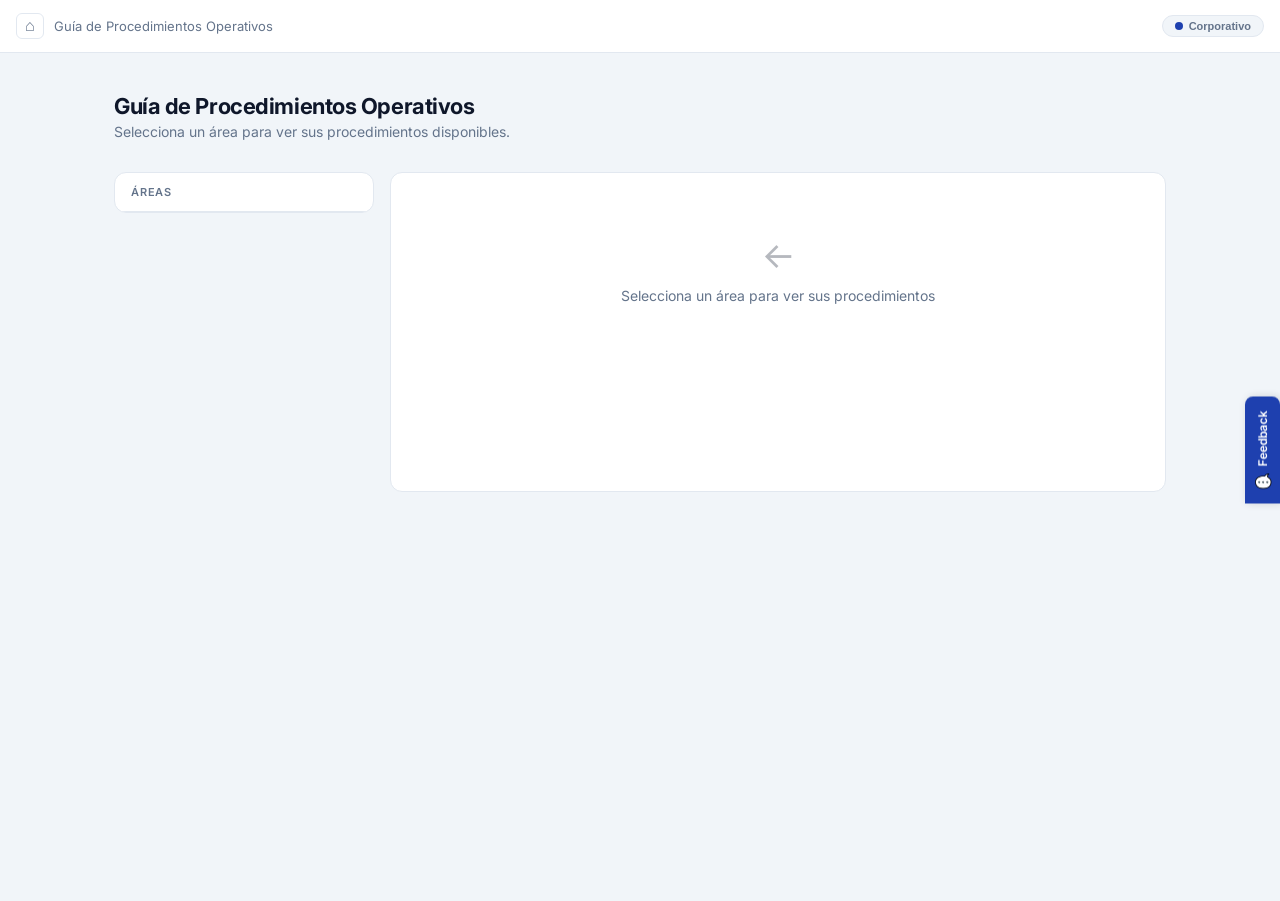
==== commit 53a4b792: "feat: complete home redesign — split panel layout with animated PRO panel - Home screen now shows a " ====
--- a/templates/index.html
+++ b/templates/index.html
@@ -41,13 +41,20 @@
   <div id="screen-home" class="screen">
     <div class="home-wrap">
       <div class="home-hero">
-        <div class="home-hero-eyebrow">⚡ Guía de Procedimientos Operativos</div>
-        <div class="home-hero-title">¿Con qué área necesitas trabajar?</div>
-        <div class="home-hero-sub">Selecciona el área para ver procedimientos, manuales y ejecutar tareas paso a paso.</div>
-      </div>
-      <div class="home-section-label">Áreas disponibles</div>
-      <div class="areas-grid" id="areas-grid">
-        <!-- Renderizado por JS -->
+        <div class="home-hero-title">Guía de Procedimientos Operativos</div>
+        <div class="home-hero-sub">Selecciona un área para ver sus procedimientos disponibles.</div>
+      </div>
+      <div class="home-split">
+        <div class="home-area-list" id="home-area-list">
+          <div class="home-area-list-header">Áreas</div>
+          <!-- Renderizado por JS -->
+        </div>
+        <div class="home-pro-panel" id="home-pro-panel">
+          <div class="home-pro-panel-content home-pro-empty">
+            <div class="home-pro-empty-icon">←</div>
+            <div class="home-pro-empty-text">Selecciona un área para ver sus procedimientos</div>
+          </div>
+        </div>
       </div>
     </div>
   </div>
--- a/static/style.css
+++ b/static/style.css
@@ -816,122 +816,187 @@
 .screen { min-height: calc(100vh - var(--header-h)); }
 
 /* ══════════════════════════════════════════════════════════
-   HOME SCREEN
+   HOME SCREEN — Split panel layout (shadcn/ui style)
 ══════════════════════════════════════════════════════════ */
 .home-wrap {
-  max-width: 1040px;
+  max-width: 1100px;
   margin: 0 auto;
-  padding: 48px 24px 72px;
-}
-.home-hero {
-  text-align: center;
-  margin-bottom: 48px;
-}
-.home-hero-eyebrow {
-  display: inline-flex; align-items: center; gap: 6px;
-  font-size: 11px; font-weight: 600; letter-spacing: .08em; text-transform: uppercase;
+  padding: 40px 24px 72px;
+}
+
+/* ── Hero ── */
+.home-hero { margin-bottom: 32px; }
+.home-hero-title {
+  font-size: 22px; font-weight: 700; color: var(--text);
+  letter-spacing: -.02em; margin-bottom: 4px;
+}
+.home-hero-sub { font-size: 14px; color: var(--text-muted); }
+
+/* ── Split layout ── */
+.home-split {
+  display: grid;
+  grid-template-columns: 260px 1fr;
+  gap: 16px;
+  align-items: start;
+}
+
+/* ── Area list (left column) ── */
+.home-area-list {
+  background: var(--surface);
+  border: 1px solid var(--border);
+  border-radius: 12px;
+  overflow: hidden;
+}
+.home-area-list-header {
+  padding: 12px 16px;
+  border-bottom: 1px solid var(--border);
+  font-size: 11px; font-weight: 600; letter-spacing: .07em; text-transform: uppercase;
+  color: var(--text-muted);
+}
+.home-area-item {
+  display: flex; align-items: center; gap: 12px;
+  width: 100%; padding: 13px 16px;
+  background: none; border: none; cursor: pointer;
+  text-align: left; color: var(--text);
+  border-bottom: 1px solid var(--border);
+  transition: background .12s;
+  position: relative;
+}
+.home-area-item:last-child { border-bottom: none; }
+.home-area-item:hover { background: var(--bg); }
+.home-area-item.active {
+  background: var(--accent-bg);
+  color: var(--primary);
+}
+.home-area-item.active::before {
+  content: '';
+  position: absolute; left: 0; top: 0; bottom: 0;
+  width: 3px; background: var(--primary);
+  border-radius: 0 2px 2px 0;
+}
+.home-area-item-icon {
+  font-size: 18px; flex-shrink: 0; width: 28px; text-align: center;
+}
+.home-area-item-info { flex: 1; min-width: 0; }
+.home-area-item-name {
+  font-size: 13px; font-weight: 600;
+  white-space: nowrap; overflow: hidden; text-overflow: ellipsis;
+}
+.home-area-item-count {
+  font-size: 11px; color: var(--text-muted); margin-top: 1px;
+}
+.home-area-item.active .home-area-item-count { color: var(--primary); opacity: .7; }
+.home-area-item-disabled {
+  opacity: .4; cursor: not-allowed; pointer-events: none;
+}
+.home-area-divider {
+  height: 1px; background: var(--border); margin: 0;
+}
+
+/* ── Procedures panel (right column) ── */
+.home-pro-panel {
+  background: var(--surface);
+  border: 1px solid var(--border);
+  border-radius: 12px;
+  overflow: hidden;
+  min-height: 320px;
+}
+.home-pro-panel-header {
+  padding: 14px 20px;
+  border-bottom: 1px solid var(--border);
+  display: flex; align-items: center; gap: 12px;
+}
+.home-pro-panel-icon { font-size: 22px; }
+.home-pro-panel-title {
+  font-size: 15px; font-weight: 700; color: var(--text);
+}
+.home-pro-panel-sub {
+  font-size: 12px; color: var(--text-muted); margin-top: 1px;
+}
+
+/* empty state */
+.home-pro-empty {
+  display: flex; flex-direction: column;
+  align-items: center; justify-content: center;
+  padding: 60px 24px; text-align: center; gap: 10px;
+}
+.home-pro-empty-icon { font-size: 36px; opacity: .3; }
+.home-pro-empty-text { font-size: 14px; color: var(--text-muted); }
+
+/* grid of pro cards */
+.home-pro-grid {
+  display: grid;
+  grid-template-columns: repeat(2, 1fr);
+  gap: 1px;
+  background: var(--border);
+}
+.home-pro-card {
+  display: flex; align-items: flex-start; gap: 14px;
+  padding: 18px 20px;
+  background: var(--surface);
+  border: none; cursor: pointer; text-align: left;
+  transition: background .12s;
+  width: 100%;
+}
+.home-pro-card:hover { background: var(--bg); }
+.home-pro-card-badge {
+  flex-shrink: 0;
+  font-size: 10px; font-weight: 700; letter-spacing: .05em;
   color: var(--primary); background: var(--accent-bg);
   border: 1px solid var(--accent-bd);
-  border-radius: 99px; padding: 4px 14px; margin-bottom: 18px;
-}
-.home-hero-title {
-  font-size: 32px; font-weight: 800; color: var(--text);
-  letter-spacing: -.02em; line-height: 1.2; margin-bottom: 10px;
-}
-.home-hero-sub {
-  font-size: 15px; color: var(--text-muted); max-width: 440px; margin: 0 auto;
-}
-
-.home-section-label {
-  font-size: 11px; font-weight: 600; letter-spacing: .08em; text-transform: uppercase;
-  color: var(--text-muted); margin-bottom: 16px;
-}
-
-.areas-grid {
-  display: grid;
-  grid-template-columns: repeat(3, 1fr);
-  gap: 14px;
-}
-
-/* ── Area card — shadcn style ── */
-.area-card {
-  display: flex;
-  flex-direction: column;
-  gap: 0;
-  padding: 0;
-  background: var(--card-area-bg);
-  border: 1px solid var(--card-area-bd);
-  border-radius: 12px;
-  cursor: pointer;
-  text-align: left;
-  transition: border-color .2s, box-shadow .2s, transform .15s;
-  overflow: hidden;
-  position: relative;
-}
-.area-card:hover:not([disabled]) {
-  border-color: var(--card-area-bd-hover);
-  box-shadow: 0 0 0 1px var(--card-area-bd-hover), 0 4px 20px rgba(0,0,0,.1);
-  transform: translateY(-2px);
-}
-.area-card-disabled {
-  opacity: .4; cursor: not-allowed;
-  background: var(--bg); border-color: var(--border);
-  pointer-events: none;
-}
-
-/* icon strip at top */
-.area-card-icon-bar {
-  display: flex; align-items: center; justify-content: space-between;
-  padding: 18px 18px 0;
-}
-.area-card-icon {
-  display: flex; align-items: center; justify-content: center;
-  width: 40px; height: 40px;
-  background: var(--accent-bg);
-  border: 1px solid var(--accent-bd);
-  border-radius: 10px;
-  font-size: 20px;
-  flex-shrink: 0;
-}
-.area-card-arrow {
-  font-size: 16px; color: var(--text-muted);
-  opacity: 0; transition: opacity .15s, transform .15s;
-  transform: translateX(-4px);
-}
-.area-card:hover:not([disabled]) .area-card-arrow {
-  opacity: 1; transform: translateX(0);
-}
-
-/* body */
-.area-card-body { padding: 14px 18px 18px; flex: 1; }
-.area-nombre {
-  font-size: 14px; font-weight: 700; color: var(--text);
-  line-height: 1.35; margin-bottom: 5px;
-}
-.area-desc {
-  font-size: 12px; color: var(--text-muted); line-height: 1.5; margin-bottom: 12px;
-}
-
-/* footer */
-.area-card-footer {
-  padding: 10px 18px;
-  border-top: 1px solid var(--border);
-  display: flex; align-items: center; justify-content: space-between;
-}
-.area-pro-count {
-  font-size: 11px; font-weight: 600; color: var(--primary);
-  display: flex; align-items: center; gap: 4px;
-}
-.area-coming {
-  font-size: 10px; font-weight: 600; letter-spacing: .05em; text-transform: uppercase;
-  color: var(--text-muted);
-}
-
-/* disabled state */
-.area-card-disabled .area-card-icon { opacity: .5; }
-.area-card-disabled .area-nombre { color: var(--text-muted); }
-
-/* ── Deprecated (kept for compat) ── */
+  border-radius: 6px; padding: 3px 8px;
+  margin-top: 1px;
+}
+.home-pro-card-body { flex: 1; min-width: 0; }
+.home-pro-card-name {
+  font-size: 13px; font-weight: 600; color: var(--text);
+  line-height: 1.4; margin-bottom: 4px;
+}
+.home-pro-card-desc {
+  font-size: 11px; color: var(--text-muted);
+  line-height: 1.5;
+  display: -webkit-box; -webkit-line-clamp: 2;
+  -webkit-box-orient: vertical; overflow: hidden;
+}
+
+/* manuales-only area — single CTA */
+.home-manual-cta {
+  padding: 28px 24px;
+  display: flex; flex-direction: column; gap: 14px;
+}
+.home-manual-cta-desc {
+  font-size: 13px; color: var(--text-muted); line-height: 1.6;
+}
+.home-manual-btn {
+  display: inline-flex; align-items: center; gap: 8px;
+  padding: 10px 18px; border-radius: 8px;
+  background: var(--primary); color: #fff;
+  font-size: 13px; font-weight: 600; border: none; cursor: pointer;
+  transition: opacity .15s; align-self: flex-start;
+}
+.home-manual-btn:hover { opacity: .88; }
+
+/* ── Animate panel content in ── */
+@keyframes panelSlideIn {
+  from { opacity: 0; transform: translateY(8px); }
+  to   { opacity: 1; transform: translateY(0); }
+}
+.home-pro-panel-content {
+  animation: panelSlideIn .22s ease;
+}
+
+/* ── Responsive ── */
+@media (max-width: 680px) {
+  .home-split { grid-template-columns: 1fr; }
+  .home-area-list { border-radius: 10px; }
+  .home-pro-grid { grid-template-columns: 1fr; }
+}
+
+/* ── Deprecated selectors kept for safety ── */
+.home-hero-eyebrow { display: none; }
+.home-section-label { display: none; }
+.areas-grid { display: none; }
+.area-card { display: none; }
 .area-num { display: none; }
 
 /* ══════════════════════════════════════════════════════════
